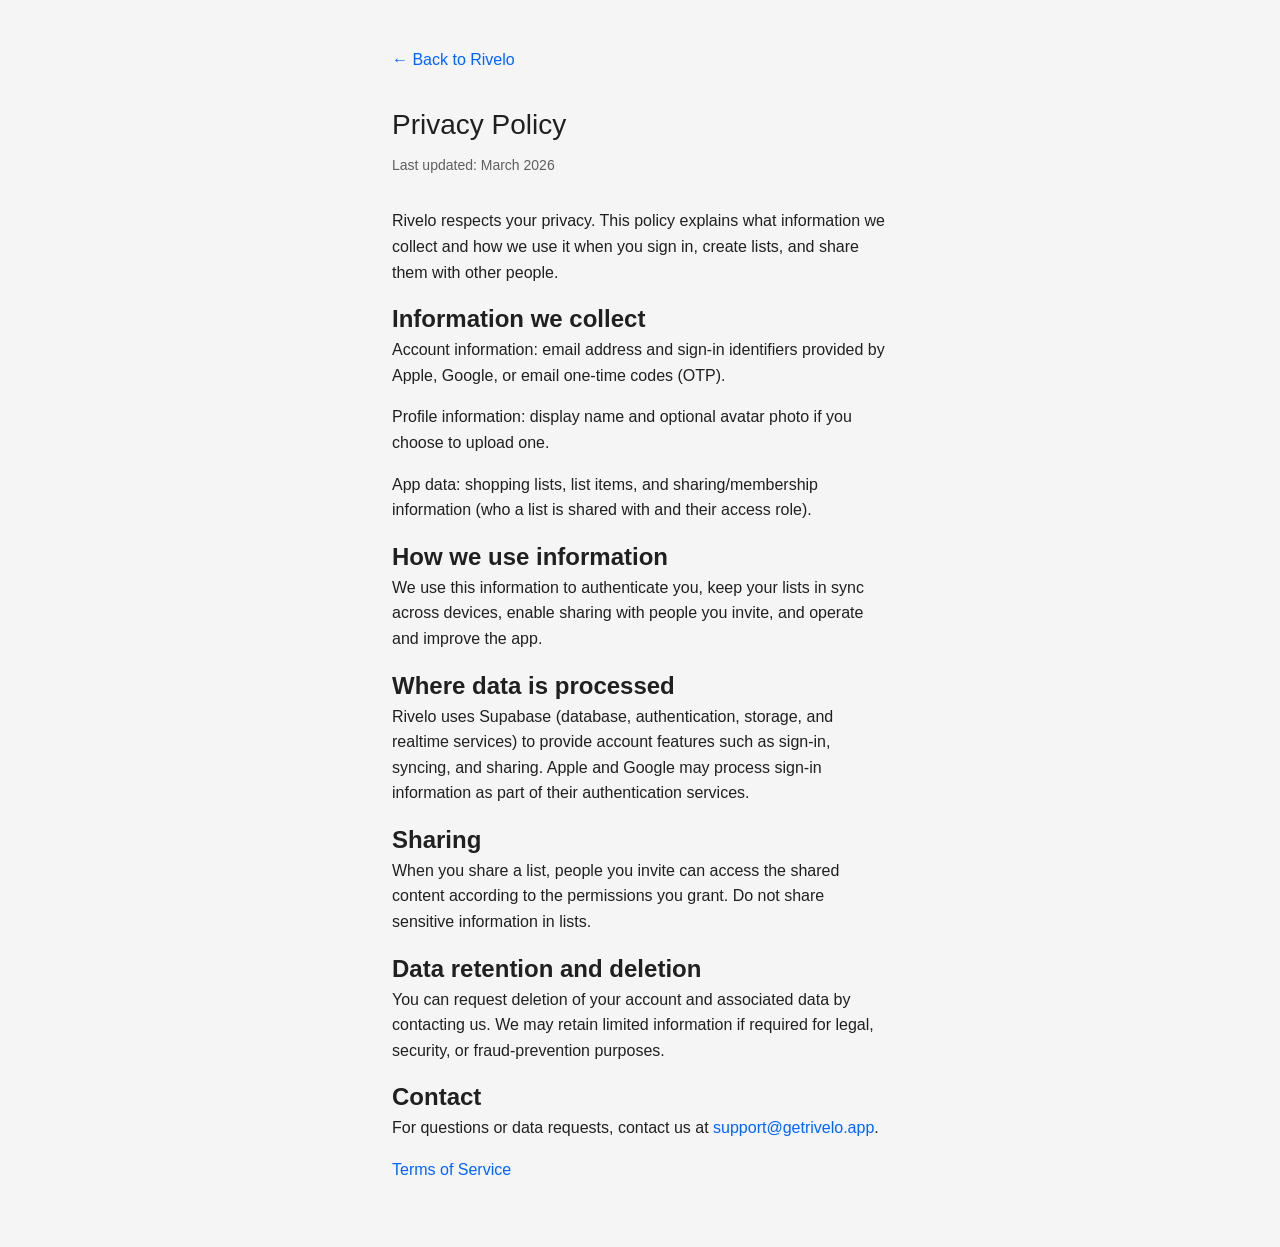
==== privacy.html @ d4b0f0b6 "Initial commit: Rivelo landing page Made-with: Cursor" ====
<!DOCTYPE html>
<html lang="en">
<head>
  <meta charset="UTF-8" />
  <meta name="viewport" content="width=device-width, initial-scale=1.0" />
  <title>Privacy Policy - Rivelo</title>
  <link rel="icon" type="image/x-icon" href="assets/favicon.ico" />
  <link rel="stylesheet" href="styles.css" />
</head>
<body>
  <main class="legal-page">
    <nav class="legal-nav">
      <a href="index.html">← Back to Rivelo</a>
    </nav>
    <h1>Privacy Policy</h1>
    <p class="updated">Last updated: March 2026</p>
    <p>
      Rivelo respects your privacy. This policy explains what information we collect and how we use it when you sign in,
      create lists, and share them with other people.
    </p>

    <h2>Information we collect</h2>

    <p>
      Account information: email address and sign-in identifiers provided by Apple, Google, or email one-time codes (OTP).
    </p>

    <p>
      Profile information: display name and optional avatar photo if you choose to upload one.
    </p>

    <p>
      App data: shopping lists, list items, and sharing/membership information (who a list is shared with and their access role).
    </p>

    <h2>How we use information</h2>

    <p>
      We use this information to authenticate you, keep your lists in sync across devices, enable sharing with people you invite,
      and operate and improve the app.
    </p>

    <h2>Where data is processed</h2>

    <p>
      Rivelo uses Supabase (database, authentication, storage, and realtime services) to provide account features such as sign-in,
      syncing, and sharing. Apple and Google may process sign-in information as part of their authentication services.
    </p>

    <h2>Sharing</h2>

    <p>
      When you share a list, people you invite can access the shared content according to the permissions you grant.
      Do not share sensitive information in lists.
    </p>

    <h2>Data retention and deletion</h2>

    <p>
      You can request deletion of your account and associated data by contacting us. We may retain limited information if required
      for legal, security, or fraud-prevention purposes.
    </p>

    <h2>Contact</h2>

    <p>
      For questions or data requests, contact us at <a href="mailto:support@getrivelo.app">support@getrivelo.app</a>.
    </p>

    <p>
      <a href="terms.html">Terms of Service</a>
    </p>
  </main>
</body>
</html>
---- styles.css ----
/* Rivelo static site - design tokens from original */
:root {
  --bg: #f5f5f5;
  --text: #202020;
  --accent: #0165fe;
  --font-family: -apple-system, BlinkMacSystemFont, "SF Pro", "Segoe UI", Roboto, sans-serif;
  --font-size-base: 16px;
  --container-max: 1216px;
  --gap-section: 24px;
  --gap-block: 24px;
  --gap-logo: 16px;
  --padding-x: 112px;
  --padding-y: 48px;
  --padding-x-mobile: 24px;
  --padding-y-mobile: 40px;
  --hero-text-width: 640px;
  --hero-font-size: 40px;
  --hero-font-size-mobile: 32px;
  --screens-height: 480px;
  --screens-height-mobile: 480px;
  --logo-size: 64px;
  --logo-size-mobile: 48px;
}

* {
  box-sizing: border-box;
  margin: 0;
  padding: 0;
}

html {
  font-size: var(--font-size-base);
  -webkit-font-smoothing: antialiased;
  overflow-x: clip;
}

body {
  font-family: var(--font-family);
  background: var(--bg);
  color: var(--text);
  min-height: 100vh;
  line-height: 1.5;
  overflow-x: clip;
}

a {
  color: inherit;
  text-decoration: none;
}

/* Layout */
.page {
  display: flex;
  flex-direction: column;
  align-items: center;
  gap: var(--gap-section);
  padding: var(--padding-y) var(--padding-x);
  min-height: 100vh;
}

@media (max-width: 640px) {
  .page {
    padding: var(--padding-y-mobile) var(--padding-x-mobile);
  }
}

/* Header / Logo */
.header {
  display: flex;
  flex-direction: column;
  align-items: center;
  gap: var(--gap-logo);
}

.logo-img {
  width: var(--logo-size);
  height: var(--logo-size);
  object-fit: cover;
}

@media (max-width: 640px) {
  .logo-img {
    width: var(--logo-size-mobile);
    height: var(--logo-size-mobile);
  }
}

.logo-text {
  height: 24px;
  width: 87px;
}

.logo-text svg {
  display: block;
  width: 100%;
  height: 100%;
}

/* Hero */
.hero {
  display: flex;
  flex-direction: column;
  align-items: center;
  gap: var(--gap-block);
  width: 100%;
}

.hero-text {
  font-size: var(--hero-font-size);
  font-weight: 400;
  line-height: 1.1;
  text-align: center;
  color: var(--text);
  max-width: var(--hero-text-width);
}

.hero-text .accent {
  color: var(--accent);
}

@media (max-width: 640px) {
  .hero-text {
    font-size: var(--hero-font-size-mobile);
    max-width: 100%;
    padding: 0 var(--padding-x-mobile);
  }
}

/* Screens image - плавно уменьшается, min 800px, всегда по центру */
.screens-wrap {
  display: flex;
  justify-content: center;
  width: 100%;
  min-height: var(--screens-height);
}

.screens-wrap img {
  width: clamp(800px, 100vw, 1216px);
  height: auto;
  object-fit: contain;
  object-position: center;
  display: block;
}

@media (max-width: 640px) {
  .screens-wrap {
    min-height: var(--screens-height-mobile);
    margin-left: calc(-1 * var(--padding-x-mobile));
    margin-right: calc(-1 * var(--padding-x-mobile));
    width: calc(100% + 2 * var(--padding-x-mobile));
  }
}

/* App Store button */
.app-store-link {
  display: inline-block;
  line-height: 0;
  position: relative;
}

.app-store-link::after {
  content: '';
  position: absolute;
  inset: 0;
}

.app-store-link img {
  height: 48px;
  width: auto;
  display: block;
  pointer-events: none;
}

/* Footer */
.footer {
  padding-top: var(--gap-section);
  text-align: center;
  font-size: 14px;
  color: var(--text);
  opacity: 0.8;
}

.footer-links {
  display: flex;
  justify-content: center;
  gap: 24px;
  flex-wrap: wrap;
}

.footer-links a {
  color: var(--accent);
}

.footer-links a:hover {
  text-decoration: underline;
}

.footer-contact {
  margin-top: 8px;
}

/* Legal pages */
.legal-page {
  max-width: 720px;
  margin: 0 auto;
  padding: var(--padding-y) var(--padding-x);
  overflow-x: clip;
}

.legal-page h1 {
  font-size: 28px;
  font-weight: 500;
  margin-bottom: 8px;
}

.legal-page .updated {
  font-size: 14px;
  opacity: 0.7;
  margin-bottom: 32px;
}

.legal-page p {
  margin-bottom: 16px;
  line-height: 1.6;
}

.legal-page a {
  color: var(--accent);
}

.legal-page a:hover {
  text-decoration: underline;
}

.legal-nav {
  margin-bottom: 32px;
}

.legal-nav a {
  color: var(--accent);
  margin-right: 16px;
}
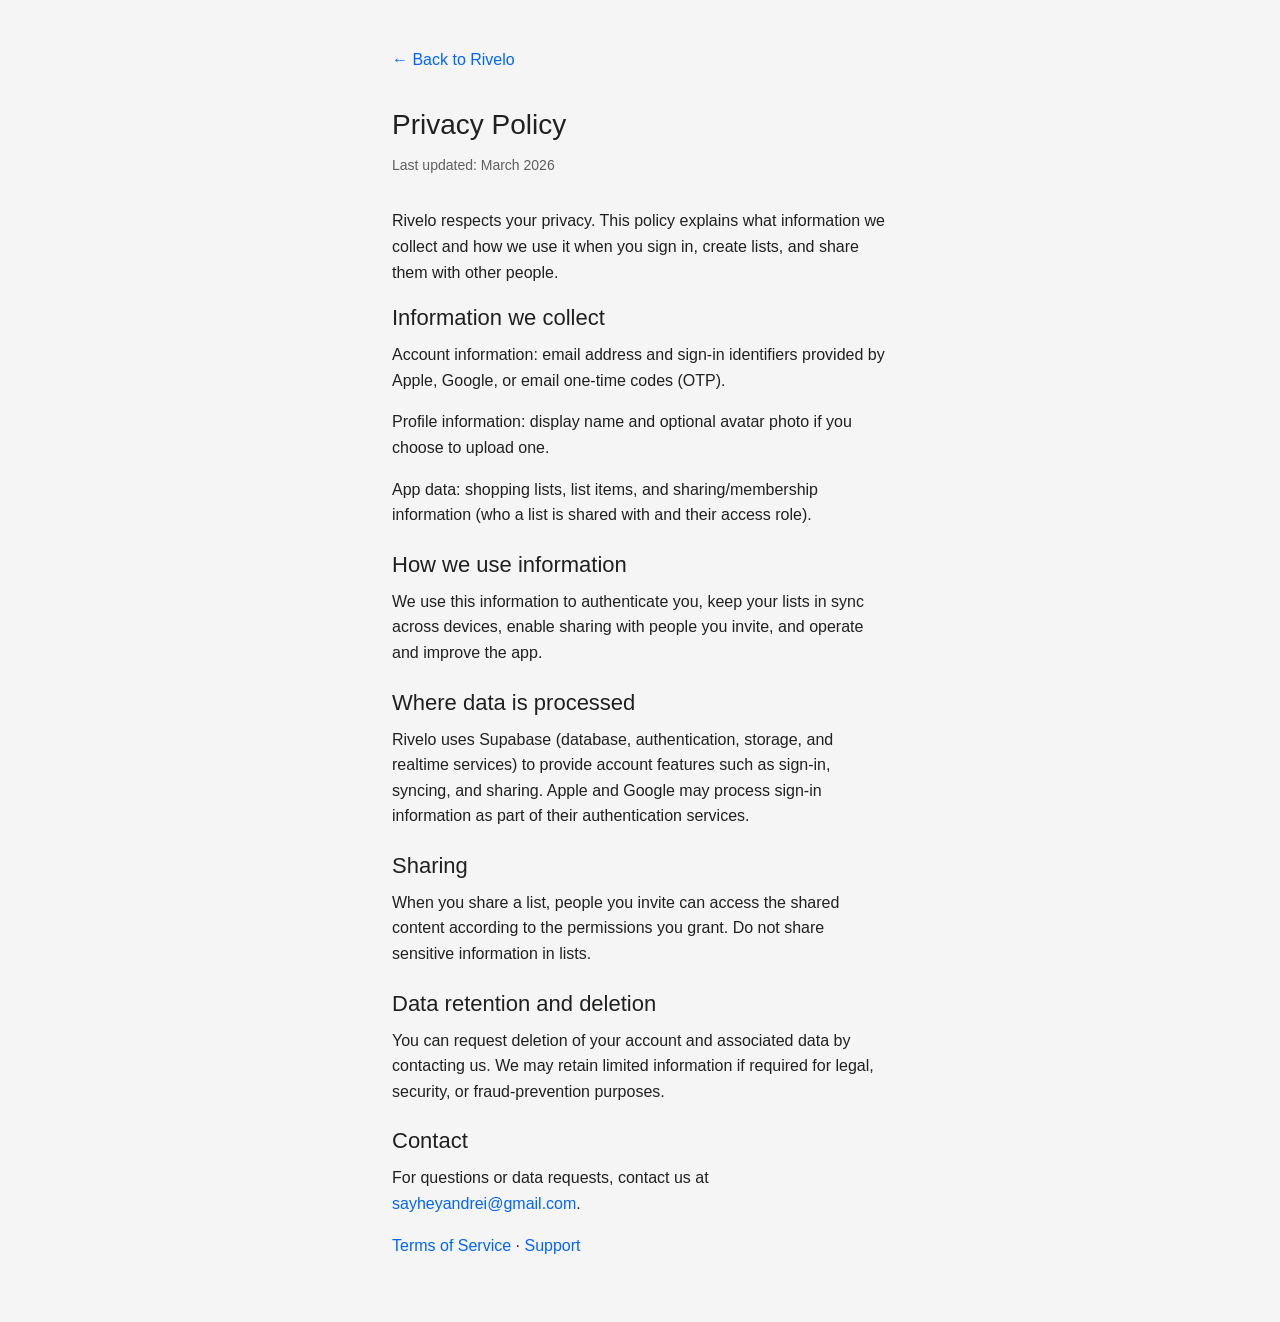
==== commit 5c648819: "Add support page, background, email updates, h2 styles, mobile adaptivity Made-with: Cursor" ====
--- a/privacy.html
+++ b/privacy.html
@@ -64,11 +64,13 @@
     <h2>Contact</h2>
 
     <p>
-      For questions or data requests, contact us at <a href="mailto:support@getrivelo.app">support@getrivelo.app</a>.
+      For questions or data requests, contact us at <a href="mailto:sayheyandrei@gmail.com">sayheyandrei@gmail.com</a>.
     </p>
 
     <p>
       <a href="terms.html">Terms of Service</a>
+      <span aria-hidden="true"> · </span>
+      <a href="support.html">Support</a>
     </p>
   </main>
 </body>
--- a/styles.css
+++ b/styles.css
@@ -207,12 +207,43 @@
   overflow-x: clip;
 }
 
+@media (max-width: 640px) {
+  .legal-page {
+    padding: var(--padding-y-mobile) var(--padding-x-mobile);
+  }
+
+  .legal-page h1 {
+    font-size: 24px;
+  }
+
+  .legal-page h2 {
+    font-size: 18px;
+  }
+
+  .legal-page p,
+  .legal-page li {
+    word-wrap: break-word;
+    overflow-wrap: break-word;
+  }
+}
+
 .legal-page h1 {
   font-size: 28px;
   font-weight: 500;
   margin-bottom: 8px;
 }
 
+.legal-page h2 {
+  font-size: 22px;
+  font-weight: 500;
+  margin-top: 20px;
+  margin-bottom: 8px;
+}
+
+.legal-page h2:first-of-type {
+  margin-top: 16px;
+}
+
 .legal-page .updated {
   font-size: 14px;
   opacity: 0.7;
@@ -224,6 +255,16 @@
   line-height: 1.6;
 }
 
+.legal-page ul {
+  margin-bottom: 16px;
+  padding-left: 24px;
+}
+
+.legal-page li {
+  margin-bottom: 8px;
+  line-height: 1.6;
+}
+
 .legal-page a {
   color: var(--accent);
 }
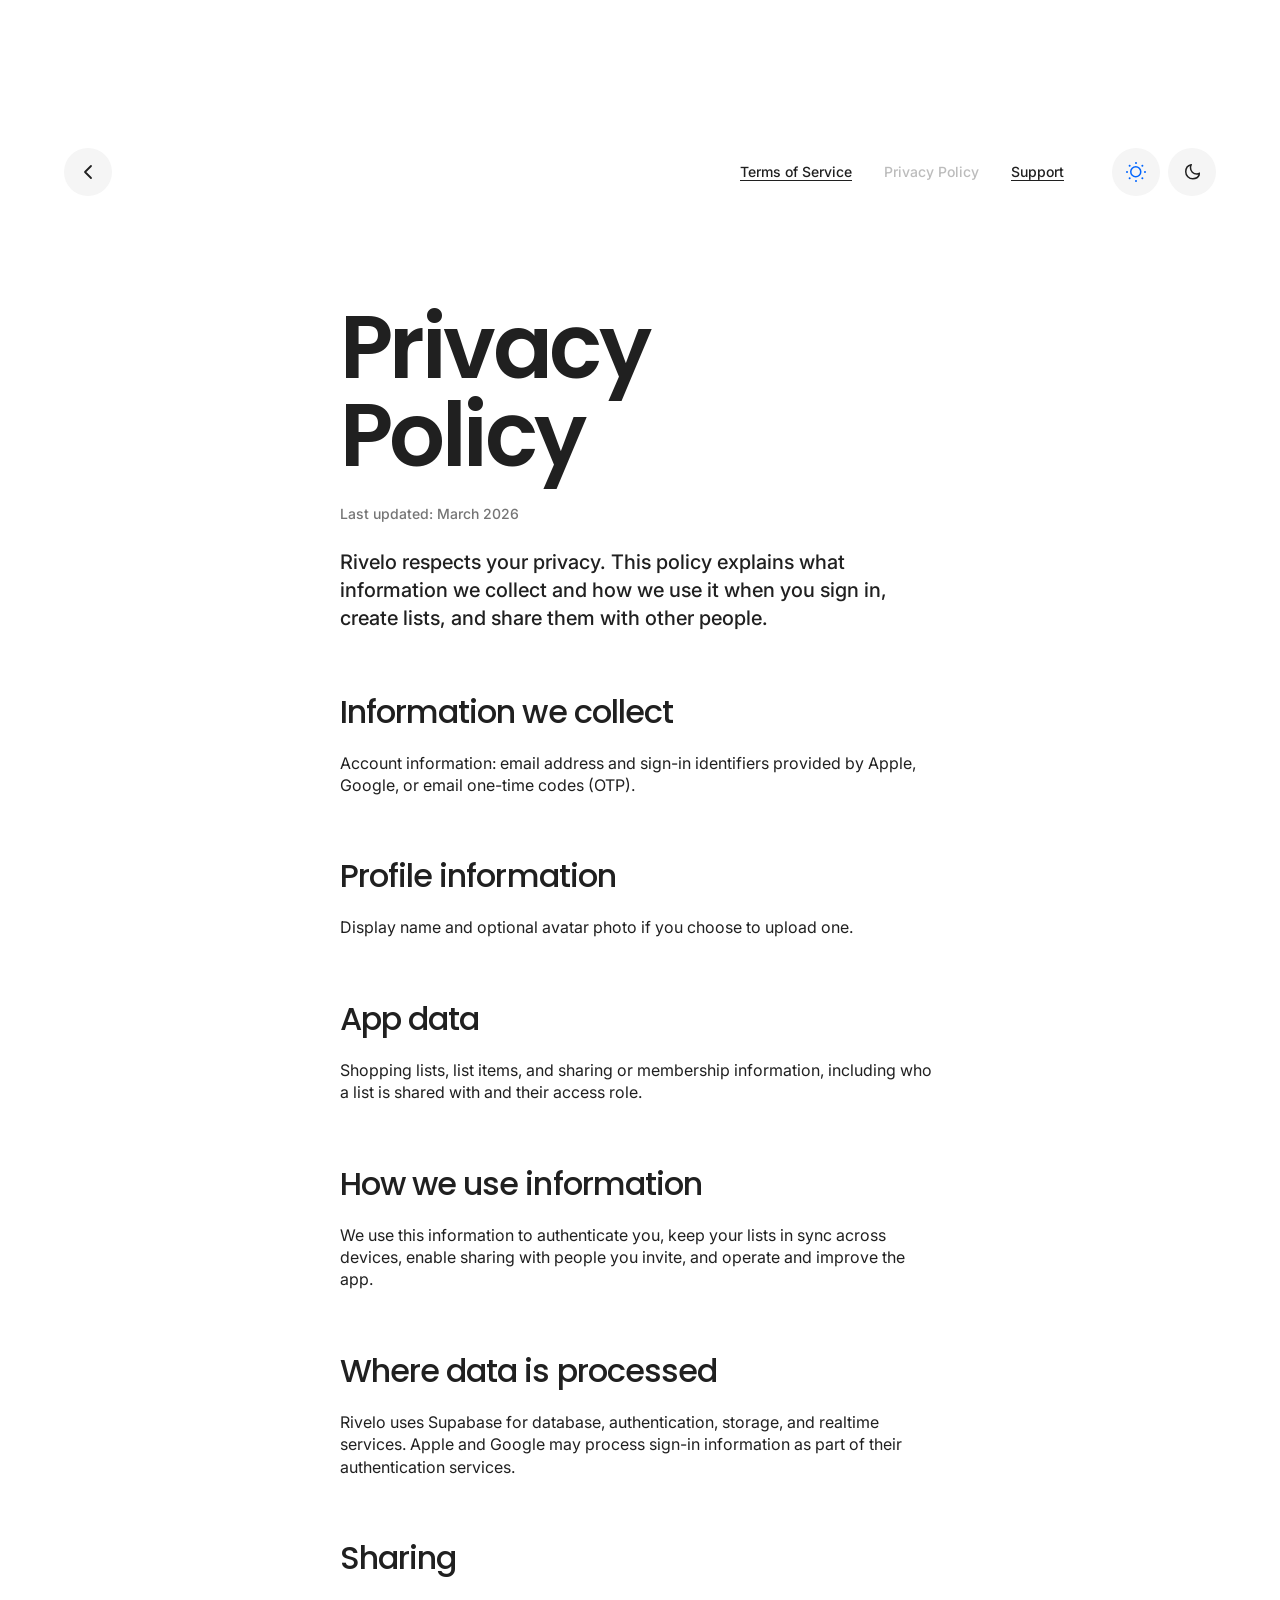
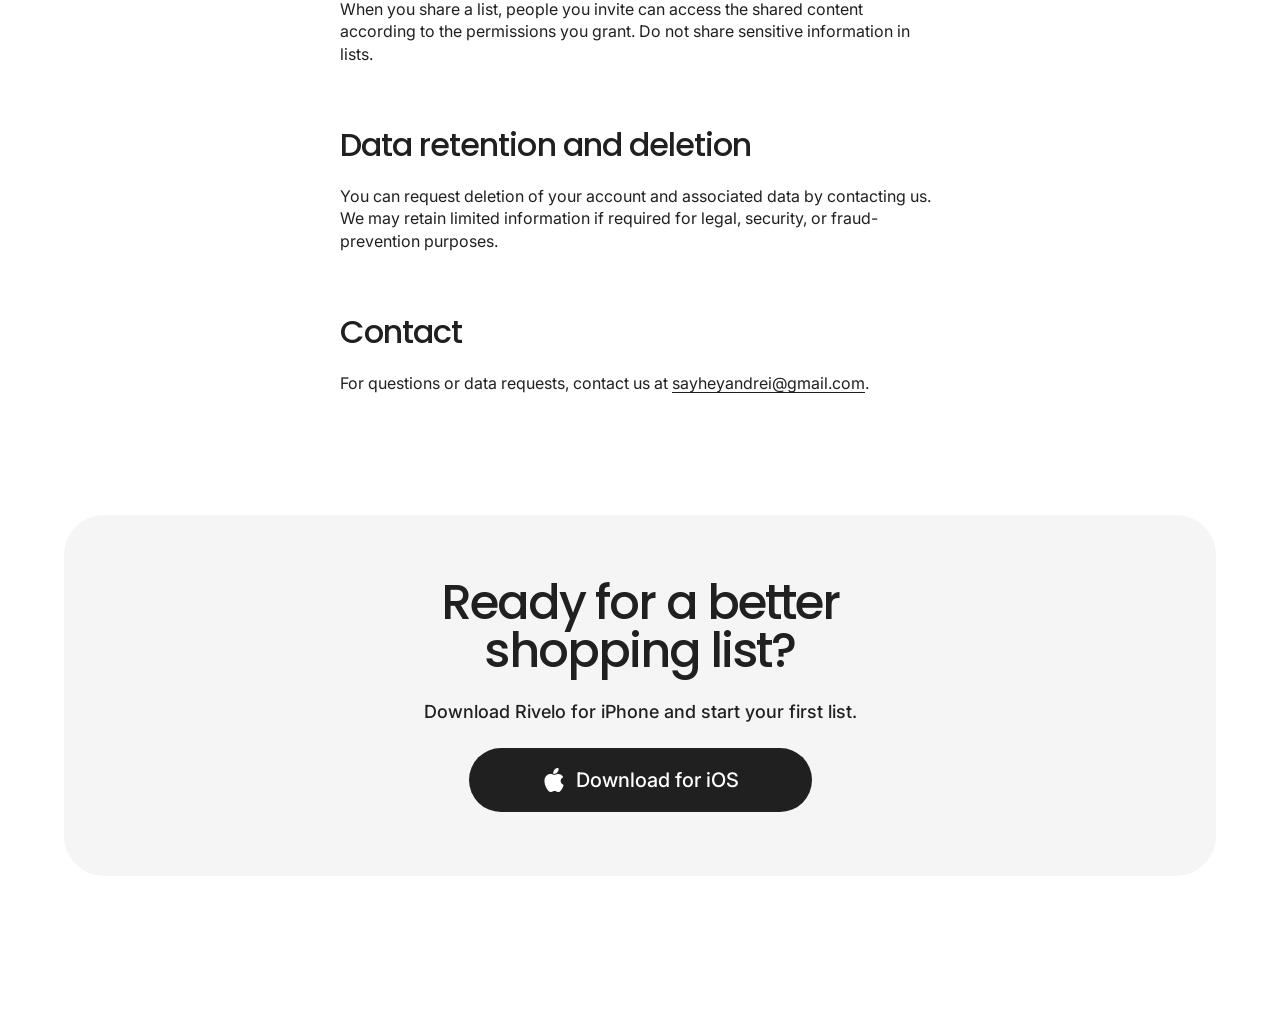
==== commit d6a3bad2: "Deploy static Rivelo site" ====
--- a/privacy.html
+++ b/privacy.html
@@ -4,74 +4,183 @@
   <meta charset="UTF-8" />
   <meta name="viewport" content="width=device-width, initial-scale=1.0" />
   <title>Privacy Policy - Rivelo</title>
-  <link rel="icon" type="image/x-icon" href="assets/favicon.ico" />
+  <link rel="icon" type="image/x-icon" href="./favicon/favicon.ico" />
+  <link rel="icon" type="image/png" sizes="32x32" href="./favicon/favicon-32x32.png" />
+  <link rel="icon" type="image/png" sizes="16x16" href="./favicon/favicon-16x16.png" />
+  <link rel="apple-touch-icon" sizes="180x180" href="./favicon/apple-touch-icon.png" />
+  <link rel="manifest" href="./favicon/site.webmanifest" />
+  <link rel="preconnect" href="https://fonts.googleapis.com" />
+  <link rel="preconnect" href="https://fonts.gstatic.com" crossorigin />
+  <link
+    rel="stylesheet"
+    href="https://fonts.googleapis.com/css2?family=Inter:wght@400;500&family=Poppins:wght@500;600&display=swap"
+  />
   <link rel="stylesheet" href="styles.css" />
+  <script src="./script.js" defer></script>
 </head>
-<body>
-  <main class="legal-page">
-    <nav class="legal-nav">
-      <a href="index.html">← Back to Rivelo</a>
-    </nav>
-    <h1>Privacy Policy</h1>
-    <p class="updated">Last updated: March 2026</p>
-    <p>
-      Rivelo respects your privacy. This policy explains what information we collect and how we use it when you sign in,
-      create lists, and share them with other people.
-    </p>
+<body class="legal-body">
+  <div class="legal-shell legal-make-shell">
+    <div class="legal-make-layout">
+      <header class="legal-make-header">
+        <a class="legal-make-back" href="./index.html" aria-label="Back to Rivelo">
+          <svg viewBox="0 0 24 24" fill="none" aria-hidden="true">
+            <path d="M15 18L9 12L15 6" stroke-linecap="round" stroke-linejoin="round" stroke-width="1.8" />
+          </svg>
+        </a>
+        <div class="legal-make-header-right">
+          <nav class="legal-make-links" aria-label="Legal pages">
+            <a href="./terms.html">Terms of Service</a>
+            <span class="is-active">Privacy Policy</span>
+            <a href="./support.html">Support</a>
+          </nav>
+          <div class="theme-toggle legal-make-theme">
+            <button class="theme-btn theme-btn-light" type="button" aria-label="Light theme">
+              <span class="theme-icon-wrap">
+                <span class="theme-icon-circle">
+                  <span class="theme-icon-circle-inner">
+                    <svg viewBox="0 0 11.5 11.5" fill="none" preserveAspectRatio="none" aria-hidden="true">
+                      <path d="M10.75 5.75C10.75 8.5114 8.5114 10.75 5.75 10.75C2.98858 10.75 0.75 8.5114 0.75 5.75C0.75 2.98858 2.98858 0.75 5.75 0.75C8.5114 0.75 10.75 2.98858 10.75 5.75Z" stroke-width="1.5" />
+                    </svg>
+                  </span>
+                </span>
+                <span class="theme-icon-rays">
+                  <span class="theme-icon-rays-inner">
+                    <svg viewBox="0 0 20 20" fill="none" preserveAspectRatio="none" aria-hidden="true">
+                      <path
+                        d="M9.9955 1H10.0045M9.9961 19H10.0051M16.3588 3.63599H16.3678M3.63409 16.364H3.64307M3.63409 3.63647H3.64307M16.3582 16.3645H16.3672M18.991 10.0006H19M1 10.0006H1.00898"
+                        stroke-linecap="round"
+                        stroke-linejoin="round"
+                        stroke-width="2"
+                      />
+                    </svg>
+                  </span>
+                </span>
+              </span>
+            </button>
+            <button class="theme-btn theme-btn-dark" type="button" aria-label="Dark theme">
+              <span class="theme-icon-wrap">
+                <span class="theme-icon-moon">
+                  <span class="theme-icon-moon-inner">
+                    <svg viewBox="0 0 15.5 15.5" fill="none" preserveAspectRatio="none" aria-hidden="true">
+                      <path
+                        d="M14.75 9.28148C13.866 9.75343 12.8564 10.0211 11.7843 10.0211C8.30197 10.0211 5.47899 7.19806 5.47899 3.71571C5.47899 2.64361 5.74656 1.63401 6.21857 0.750031C3.08406 1.48465 0.75 4.29802 0.75 7.65653C0.75 11.5742 3.92586 14.75 7.8435 14.75C11.202 14.75 14.0154 12.416 14.75 9.28148Z"
+                        stroke-linecap="round"
+                        stroke-linejoin="round"
+                        stroke-width="1.5"
+                      />
+                    </svg>
+                  </span>
+                </span>
+              </span>
+            </button>
+          </div>
+        </div>
+      </header>
 
-    <h2>Information we collect</h2>
+      <main class="legal-make-main">
+        <article class="legal-make-content">
+          <section class="legal-make-hero">
+            <h1 class="legal-make-title">
+              <span>Privacy</span>
+              <span>Policy</span>
+            </h1>
+            <p class="legal-make-updated">Last updated: March 2026</p>
+            <p class="legal-make-lead">
+              Rivelo respects your privacy. This policy explains what information we collect and how we use it when you
+              sign in, create lists, and share them with other people.
+            </p>
+          </section>
 
-    <p>
-      Account information: email address and sign-in identifiers provided by Apple, Google, or email one-time codes (OTP).
-    </p>
+          <section class="legal-make-section">
+            <h2>Information we collect</h2>
+            <p>
+              Account information: email address and sign-in identifiers provided by Apple, Google, or email one-time
+              codes (OTP).
+            </p>
+          </section>
 
-    <p>
-      Profile information: display name and optional avatar photo if you choose to upload one.
-    </p>
+          <section class="legal-make-section">
+            <h2>Profile information</h2>
+            <p>Display name and optional avatar photo if you choose to upload one.</p>
+          </section>
 
-    <p>
-      App data: shopping lists, list items, and sharing/membership information (who a list is shared with and their access role).
-    </p>
+          <section class="legal-make-section">
+            <h2>App data</h2>
+            <p>
+              Shopping lists, list items, and sharing or membership information, including who a list is shared with
+              and their access role.
+            </p>
+          </section>
 
-    <h2>How we use information</h2>
+          <section class="legal-make-section">
+            <h2>How we use information</h2>
+            <p>
+              We use this information to authenticate you, keep your lists in sync across devices, enable sharing with
+              people you invite, and operate and improve the app.
+            </p>
+          </section>
 
-    <p>
-      We use this information to authenticate you, keep your lists in sync across devices, enable sharing with people you invite,
-      and operate and improve the app.
-    </p>
+          <section class="legal-make-section">
+            <h2>Where data is processed</h2>
+            <p>
+              Rivelo uses Supabase for database, authentication, storage, and realtime services. Apple and Google may
+              process sign-in information as part of their authentication services.
+            </p>
+          </section>
 
-    <h2>Where data is processed</h2>
+          <section class="legal-make-section">
+            <h2>Sharing</h2>
+            <p>
+              When you share a list, people you invite can access the shared content according to the permissions you
+              grant. Do not share sensitive information in lists.
+            </p>
+          </section>
 
-    <p>
-      Rivelo uses Supabase (database, authentication, storage, and realtime services) to provide account features such as sign-in,
-      syncing, and sharing. Apple and Google may process sign-in information as part of their authentication services.
-    </p>
+          <section class="legal-make-section">
+            <h2>Data retention and deletion</h2>
+            <p>
+              You can request deletion of your account and associated data by contacting us. We may retain limited
+              information if required for legal, security, or fraud-prevention purposes.
+            </p>
+          </section>
 
-    <h2>Sharing</h2>
+          <section class="legal-make-section">
+            <h2>Contact</h2>
+            <p>
+              For questions or data requests, contact us at
+              <a href="mailto:sayheyandrei@gmail.com">sayheyandrei@gmail.com</a>.
+            </p>
+          </section>
+        </article>
 
-    <p>
-      When you share a list, people you invite can access the shared content according to the permissions you grant.
-      Do not share sensitive information in lists.
-    </p>
+        <section class="legal-make-cta">
+          <h2>Ready for a better shopping list?</h2>
+          <p>Download Rivelo for iPhone and start your first list.</p>
+          <a
+            class="download-btn legal-make-download"
+            href="https://apps.apple.com/mt/app/rivelo/id6753696124"
+            target="_blank"
+            rel="noopener noreferrer"
+          >
+            <span class="btn-inner">
+              <span class="btn-icon" aria-hidden="true">
+                <svg viewBox="0 0 17.4998 22" fill="none">
+                  <path d="M12.6943 5.5C13.9775 5.5 15.7159 6.09686 16.874 7.83398C16.9873 8.00391 17.0266 8.21271 16.9824 8.41211C16.9383 8.61141 16.8149 8.78436 16.6406 8.89062C15.4925 9.59009 14.8379 10.46 14.8379 11.75C14.8379 13.3336 15.7141 14.652 17.04 15.209C17.4051 15.3623 17.588 15.7735 17.458 16.1475C16.9186 17.6985 16.2084 19.1096 15.4287 20.1494C15.0391 20.669 14.6162 21.1184 14.168 21.4434C13.7232 21.7658 13.2056 21.9999 12.6455 22C11.7946 22 11.0493 21.6649 10.4961 21.4238C9.9328 21.1782 9.57737 21.0361 9.25 21.0361C8.92263 21.0361 8.5672 21.1782 8.00391 21.4238C7.4507 21.6649 6.70533 22 5.85449 22C5.07167 21.9999 4.32534 21.543 3.70508 20.9717C3.06207 20.3793 2.44156 19.5613 1.90137 18.6172C0.822675 16.7318 0 14.2286 0 11.749C0.00012138 9.5399 0.843535 7.9583 1.99805 6.9375C3.12952 5.9371 4.53176 5.5 5.64355 5.5C6.83904 5.50004 7.5885 5.80874 8.17578 6.0498C8.63167 6.23693 8.90219 6.33984 9.25 6.33984C9.57361 6.33984 9.61758 6.27336 10.1621 6.0498C10.7494 5.80874 11.4989 5.50006 12.6943 5.5Z" />
+                  <path d="M12.25 0C12.6642 0 13 0.335786 13 0.75C13 1.92976 12.5607 3.09903 11.8262 3.98047C11.0884 4.86569 10.0151 5.5 8.75 5.5C8.33579 5.5 8 5.16421 8 4.75C8 3.57024 8.4393 2.40097 9.17383 1.51953C9.91159 0.634307 10.9849 0 12.25 0Z" />
+                </svg>
+              </span>
+              <span class="btn-text">Download for iOS</span>
+            </span>
+          </a>
+        </section>
 
-    <h2>Data retention and deletion</h2>
-
-    <p>
-      You can request deletion of your account and associated data by contacting us. We may retain limited information if required
-      for legal, security, or fraud-prevention purposes.
-    </p>
-
-    <h2>Contact</h2>
-
-    <p>
-      For questions or data requests, contact us at <a href="mailto:sayheyandrei@gmail.com">sayheyandrei@gmail.com</a>.
-    </p>
-
-    <p>
-      <a href="terms.html">Terms of Service</a>
-      <span aria-hidden="true"> · </span>
-      <a href="support.html">Support</a>
-    </p>
-  </main>
+        <footer class="legal-make-footer">
+          <a href="./terms.html">Terms of Service</a>
+          <span class="is-active">Privacy Policy</span>
+          <a href="./support.html">Support</a>
+        </footer>
+      </main>
+    </div>
+  </div>
 </body>
 </html>
--- a/styles.css
+++ b/styles.css
@@ -1,283 +1,1482 @@
-/* Rivelo static site - design tokens from original */
 :root {
-  --bg: #f5f5f5;
-  --text: #202020;
-  --accent: #0165fe;
-  --font-family: -apple-system, BlinkMacSystemFont, "SF Pro", "Segoe UI", Roboto, sans-serif;
-  --font-size-base: 16px;
-  --container-max: 1216px;
-  --gap-section: 24px;
-  --gap-block: 24px;
-  --gap-logo: 16px;
-  --padding-x: 112px;
-  --padding-y: 48px;
-  --padding-x-mobile: 24px;
-  --padding-y-mobile: 40px;
-  --hero-text-width: 640px;
-  --hero-font-size: 40px;
-  --hero-font-size-mobile: 32px;
-  --screens-height: 480px;
-  --screens-height-mobile: 480px;
-  --logo-size: 64px;
-  --logo-size-mobile: 48px;
+  --bg: #ffffff;
+  --bg-card: #f5f5f5;
+  --text-primary: #202020;
+  --text-secondary: #202020;
+  --btn-bg: #202020;
+  --btn-text: #ffffff;
+  --logo-color: #0165fe;
+  --theme-btn-bg: #f5f5f5;
+  --arrow-stroke: #202020;
+  --sticky-bg: rgba(255, 255, 255, 0.7);
+  --theme-sun-stroke: #0165fe;
+  --theme-moon-stroke: #202020;
+  --hero-text-color: #ffffff;
+  --hero-highlight-color: #ffc43a;
 }
 
 * {
-  box-sizing: border-box;
   margin: 0;
   padding: 0;
+  box-sizing: border-box;
 }
 
 html {
-  font-size: var(--font-size-base);
-  -webkit-font-smoothing: antialiased;
+  scroll-behavior: smooth;
+}
+
+body {
+  min-height: 100vh;
+  overscroll-behavior-y: none;
+}
+
+.page[data-theme="dark"] {
+  --bg: #171717;
+  --bg-card: #272727;
+  --text-primary: #f5f5f5;
+  --text-secondary: #f5f5f5;
+  --btn-bg: #f5f5f5;
+  --btn-text: #272727;
+  --logo-color: #0165fe;
+  --theme-btn-bg: #272727;
+  --arrow-stroke: #f5f5f5;
+  --sticky-bg: rgba(23, 23, 23, 0.7);
+  --theme-sun-stroke: #f0f0f0;
+  --theme-moon-stroke: #ffc43a;
+  --hero-text-color: #202020;
+  --hero-highlight-color: #0165fe;
+}
+
+.page {
+  min-height: 100vh;
   overflow-x: clip;
-}
-
-body {
-  font-family: var(--font-family);
   background: var(--bg);
-  color: var(--text);
-  min-height: 100vh;
-  line-height: 1.5;
-  overflow-x: clip;
-}
-
-a {
-  color: inherit;
-  text-decoration: none;
-}
-
-/* Layout */
-.page {
+  color: var(--text-primary);
+  font-family: "Inter", sans-serif;
+  transition: background 0.4s ease, color 0.4s ease;
+}
+
+.page-inner {
   display: flex;
   flex-direction: column;
-  align-items: center;
-  gap: var(--gap-section);
-  padding: var(--padding-y) var(--padding-x);
-  min-height: 100vh;
-}
-
-@media (max-width: 640px) {
-  .page {
-    padding: var(--padding-y-mobile) var(--padding-x-mobile);
-  }
-}
-
-/* Header / Logo */
-.header {
-  display: flex;
-  flex-direction: column;
-  align-items: center;
-  gap: var(--gap-logo);
-}
-
-.logo-img {
-  width: var(--logo-size);
-  height: var(--logo-size);
-  object-fit: cover;
-}
-
-@media (max-width: 640px) {
-  .logo-img {
-    width: var(--logo-size-mobile);
-    height: var(--logo-size-mobile);
-  }
-}
-
-.logo-text {
-  height: 24px;
-  width: 87px;
-}
-
-.logo-text svg {
-  display: block;
-  width: 100%;
-  height: 100%;
-}
-
-/* Hero */
-.hero {
-  display: flex;
-  flex-direction: column;
-  align-items: center;
-  gap: var(--gap-block);
-  width: 100%;
-}
-
-.hero-text {
-  font-size: var(--hero-font-size);
-  font-weight: 400;
-  line-height: 1.1;
-  text-align: center;
-  color: var(--text);
-  max-width: var(--hero-text-width);
-}
-
-.hero-text .accent {
-  color: var(--accent);
-}
-
-@media (max-width: 640px) {
-  .hero-text {
-    font-size: var(--hero-font-size-mobile);
-    max-width: 100%;
-    padding: 0 var(--padding-x-mobile);
-  }
-}
-
-/* Screens image - плавно уменьшается, min 800px, всегда по центру */
-.screens-wrap {
-  display: flex;
-  justify-content: center;
-  width: 100%;
-  min-height: var(--screens-height);
-}
-
-.screens-wrap img {
-  width: clamp(800px, 100vw, 1216px);
-  height: auto;
-  object-fit: contain;
-  object-position: center;
-  display: block;
-}
-
-@media (max-width: 640px) {
-  .screens-wrap {
-    min-height: var(--screens-height-mobile);
-    margin-left: calc(-1 * var(--padding-x-mobile));
-    margin-right: calc(-1 * var(--padding-x-mobile));
-    width: calc(100% + 2 * var(--padding-x-mobile));
-  }
-}
-
-/* App Store button */
-.app-store-link {
-  display: inline-block;
-  line-height: 0;
-  position: relative;
-}
-
-.app-store-link::after {
-  content: '';
+  gap: 120px;
+  max-width: 1440px;
+  margin: 0 auto;
+  padding: 160px 64px;
+}
+
+.light-img,
+.dark-img {
   position: absolute;
   inset: 0;
-}
-
-.app-store-link img {
+  width: 100%;
+  height: 100%;
+  object-fit: cover;
+  pointer-events: none;
+}
+
+.dark-img {
+  display: none !important;
+}
+
+.page[data-theme="dark"] .dark-img {
+  display: block !important;
+}
+
+.page[data-theme="dark"] .light-img {
+  display: none !important;
+}
+
+.nav {
+  display: flex;
+  align-items: center;
+  justify-content: space-between;
+  height: 24px;
+}
+
+.logo,
+.sticky-logo {
+  width: 87.152px;
+  height: 24px;
+  flex-shrink: 0;
+}
+
+.logo svg,
+.sticky-logo svg {
+  display: block;
+  width: 100%;
+  height: 100%;
+}
+
+.logo svg path,
+.sticky-logo svg path {
+  fill: var(--logo-color);
+  transition: fill 0.4s;
+}
+
+.nav-right {
+  display: flex;
+  align-items: center;
+  gap: 48px;
+}
+
+.nav-links,
+.sticky-links {
+  display: flex;
+  gap: 32px;
+  font-size: 14px;
+  font-weight: 500;
+}
+
+.nav-links a,
+.sticky-links a,
+.mobile-footer-links a {
+  color: var(--text-primary);
+  text-decoration: underline;
+  transition: color 0.4s;
+}
+
+.nav-links a:hover,
+.sticky-links a:hover,
+.mobile-footer-links a:hover {
+  text-decoration: none;
+}
+
+.theme-toggle {
+  display: flex;
+  gap: 8px;
+}
+
+.theme-btn {
+  display: flex;
+  align-items: center;
+  justify-content: center;
+  width: 48px;
   height: 48px;
+  border: 0;
+  border-radius: 100px;
+  background: var(--theme-btn-bg);
+  cursor: pointer;
+  transition: background 0.3s, transform 0.24s ease;
+}
+
+.theme-icon-wrap {
+  position: relative;
+  width: 24px;
+  height: 24px;
+  overflow: clip;
+  flex-shrink: 0;
+}
+
+.theme-icon-circle {
+  position: absolute;
+  inset: 29.17%;
+}
+
+.theme-icon-circle-inner {
+  position: absolute;
+  inset: -7.5%;
+}
+
+.theme-icon-rays {
+  position: absolute;
+  inset: 12.5%;
+}
+
+.theme-icon-rays-inner {
+  position: absolute;
+  inset: -5.56%;
+}
+
+.theme-icon-moon {
+  position: absolute;
+  top: 50%;
+  left: calc(50% + 0.5px);
+  width: 14px;
+  height: 14px;
+  transform: translate(-50%, -50%);
+}
+
+.theme-icon-moon-inner {
+  position: absolute;
+  inset: -5.36%;
+}
+
+.theme-icon-wrap svg {
+  display: block;
+  width: 100%;
+  height: 100%;
+}
+
+.theme-btn-light .theme-icon-wrap path {
+  fill: none;
+  stroke: var(--theme-sun-stroke);
+  transition: stroke 0.4s;
+}
+
+.theme-btn-dark .theme-icon-wrap path {
+  fill: none;
+  stroke: var(--theme-moon-stroke);
+  transition: stroke 0.4s;
+}
+
+.hero-section,
+.hero-main,
+.built-section,
+.carousel-section,
+.cta-section,
+.feature-block,
+.feature-block-header,
+.mobile-footer {
+  display: flex;
+  flex-direction: column;
+}
+
+.hero-section {
+  gap: 80px;
+}
+
+.hero-main {
+  gap: 64px;
+}
+
+.hero-title,
+.section-title,
+.carousel-title,
+.feature-block-title {
+  font-family: "Poppins", sans-serif;
+  color: var(--text-primary);
+  transition: color 0.4s;
+}
+
+.hero-title {
+  width: 720px;
+  font-size: 88px;
+  font-weight: 600;
+  line-height: 1;
+}
+
+.hero-bottom,
+.carousel-header-bottom {
+  display: flex;
+  align-items: center;
+  justify-content: space-between;
+}
+
+.hero-desc,
+.section-desc,
+.carousel-desc,
+.feature-block-desc {
+  color: var(--text-secondary);
+  transition: color 0.4s, opacity 0.25s;
+}
+
+.hero-desc {
+  width: 500px;
+  font-size: 20px;
+  font-weight: 500;
+  line-height: 1.4;
+}
+
+.download-btn {
+  position: relative;
+  display: inline-flex;
+  align-items: center;
+  justify-content: center;
+  width: 343px;
+  min-width: 120px;
+  padding: 20px 32px;
+  overflow: hidden;
+  border: 0;
+  border-radius: 100px;
+  background: var(--btn-bg);
+  color: var(--btn-text);
+  font-family: "Inter", sans-serif;
+  font-size: 20px;
+  font-weight: 500;
+  text-decoration: none;
+  white-space: nowrap;
+  cursor: pointer;
+  transition: background 0.4s, color 0.4s, transform 0.24s ease;
+  flex-shrink: 0;
+}
+
+.btn-inner {
+  display: inline-flex;
+  align-items: center;
+  gap: 10px;
+}
+
+.btn-icon {
+  width: 24px;
+  height: 24px;
+  overflow: hidden;
+  flex-shrink: 0;
+}
+
+.btn-icon svg {
+  display: block;
+  width: 100%;
+  height: 100%;
+}
+
+.download-btn .btn-icon svg path {
+  fill: var(--btn-text);
+  transition: fill 0.4s;
+}
+
+.btn-text {
+  line-height: 24px;
+}
+
+@keyframes storm {
+  0% {
+    transform: translate3d(0, 0, 0) translateZ(0);
+  }
+
+  25% {
+    transform: translate3d(4px, 0, 0) translateZ(0);
+  }
+
+  50% {
+    transform: translate3d(-3px, 0, 0) translateZ(0);
+  }
+
+  75% {
+    transform: translate3d(2px, 0, 0) translateZ(0);
+  }
+
+  100% {
+    transform: translate3d(0, 0, 0) translateZ(0);
+  }
+}
+
+.download-btn:not(.download-btn-sm):hover .btn-inner {
+  animation: storm 0.7s ease-in-out both;
+  animation-delay: 0.06s;
+}
+
+.download-btn-sm:hover .btn-text {
+  animation: storm 0.7s ease-in-out both;
+  animation-delay: 0.06s;
+}
+
+.download-btn-sm {
   width: auto;
+  height: 56px;
+  padding: 20px 32px;
+  font-size: 16px;
+}
+
+.download-btn-sm .btn-icon {
+  width: 20px;
+  height: 20px;
+}
+
+.hero-image,
+.carousel-card,
+.feature-block-image {
+  position: relative;
+  overflow: hidden;
+}
+
+.hero-image {
+  width: 100%;
+  height: 720px;
+  border-radius: 40px;
+}
+
+.hero-image-text {
+  position: absolute;
+  top: calc(50% - 28px);
+  left: 969px;
+  z-index: 1;
+  width: 261px;
+  color: var(--hero-text-color);
+  font-family: "Poppins", sans-serif;
+  font-size: 20px;
+  font-weight: 500;
+  line-height: 1.4;
+  transition: color 0.4s;
+}
+
+.hero-image-text .highlight {
+  color: var(--hero-highlight-color);
+  transition: color 0.4s;
+}
+
+.built-section,
+.cta-section {
+  align-items: center;
+  gap: 24px;
+  width: 100%;
+}
+
+.section-title,
+.carousel-title {
+  width: 600px;
+  font-size: 48px;
+  font-weight: 500;
+  line-height: 1;
+}
+
+.section-title {
+  text-align: center;
+}
+
+.section-desc,
+.carousel-desc {
+  width: 462px;
+  font-size: 18px;
+  line-height: 1.4;
+}
+
+.section-desc {
+  font-weight: 500;
+  text-align: center;
+}
+
+.carousel-desc,
+.feature-block-desc {
+  font-weight: 400;
+}
+
+.cta-qr {
+  width: 200px;
+  height: 200px;
+  margin-top: 16px;
+}
+
+.cta-qr-image {
   display: block;
+  width: 100%;
+  height: 100%;
+}
+
+.cta-qr-dark {
+  display: none;
+}
+
+.page[data-theme="dark"] .cta-qr-light {
+  display: none;
+}
+
+.page[data-theme="dark"] .cta-qr-dark {
+  display: block;
+}
+
+.built-image {
+  position: relative;
+  margin-top: 24px;
+  width: 100%;
+  height: clamp(500px, 58vw, 840px);
+  background: var(--bg-card);
+  border-radius: 40px;
+  overflow: visible;
+  --stack-spread: 0px;
+  --built-center-width: min(600px, 46vw);
+  --built-side-width: min(532px, 40.9vw);
+  --built-side-offset-base: min(244px, 16.95vw);
+}
+
+.built-stack {
+  position: absolute;
+  inset: 0;
   pointer-events: none;
 }
 
-/* Footer */
-.footer {
-  padding-top: var(--gap-section);
+.built-stack-dark {
+  display: none;
+}
+
+.page[data-theme="dark"] .built-stack-dark {
+  display: block;
+}
+
+.page[data-theme="dark"] .built-stack-light {
+  display: none;
+}
+
+.built-screen {
+  position: absolute;
+  top: 0;
+  left: 50%;
+  width: var(--built-center-width);
+  transform-origin: center top;
+  will-change: transform;
+  transition: transform 0.32s cubic-bezier(0.22, 1, 0.36, 1);
+}
+
+.built-screen-left,
+.built-screen-right {
+  top: clamp(42px, 3.8vw, 56px);
+  width: var(--built-side-width);
+}
+
+.built-screen-center {
+  z-index: 3;
+  transform: translateX(-50%);
+}
+
+.built-screen-left {
+  z-index: 2;
+  transform: translateX(calc(-50% - var(--built-side-offset-base) - var(--stack-spread)));
+}
+
+.built-screen-right {
+  z-index: 1;
+  transform: translateX(calc(-50% + var(--built-side-offset-base) + var(--stack-spread)));
+}
+
+.built-screen img,
+.feature-block-image img {
+  position: static;
+  display: block;
+  width: 100%;
+  height: auto;
+}
+
+.carousel-section {
+  gap: 64px;
+  overflow: visible;
+}
+
+.carousel-header {
+  display: flex;
+  flex-direction: column;
+  gap: 24px;
+  width: 100%;
+}
+
+.carousel-arrows {
+  display: flex;
+  gap: 24px;
+}
+
+.carousel-arrow-btn {
+  display: flex;
+  align-items: center;
+  justify-content: center;
+  padding: 17.204px;
+  border: 0;
+  border-radius: 86.019px;
+  background: var(--bg-card);
+  cursor: pointer;
+  transition: background 0.3s, transform 0.24s ease;
+}
+
+.arrow-icon {
+  display: flex;
+  align-items: center;
+  justify-content: center;
+  width: 20.645px;
+  height: 20.645px;
+  overflow: hidden;
+}
+
+.arrow-icon-next {
+  transform: rotate(180deg);
+}
+
+.arrow-icon svg {
+  width: 17.032px;
+  height: 12.732px;
+}
+
+.arrow-icon svg path {
+  stroke: var(--arrow-stroke);
+  transition: stroke 0.4s;
+}
+
+.carousel-track-wrapper {
+  overflow: visible;
+  margin-right: -64px;
+}
+
+.carousel-track {
+  display: flex;
+  gap: 48px;
+  transition: transform 0.7s cubic-bezier(0.16, 1, 0.3, 1);
+  will-change: transform;
+}
+
+.carousel-card {
+  width: 720px;
+  height: 540px;
+  flex-shrink: 0;
+  border-radius: 40px;
+  background: var(--bg-card);
+  transition: background 0.4s;
+}
+
+.mobile-features,
+.mobile-footer {
+  display: none;
+}
+
+.feature-block {
+  gap: 24px;
+}
+
+.feature-block-header {
+  gap: 16px;
+}
+
+.feature-block-title {
+  font-size: 32px;
+  font-weight: 500;
+  line-height: 1;
+}
+
+.feature-block-desc {
+  font-size: 16px;
+  line-height: 1.4;
+}
+
+.feature-block-image {
+  border-radius: 24px;
+  background: var(--bg-card);
+  transition: background 0.4s;
+}
+
+.mobile-footer-links {
+  display: flex;
+  flex-direction: column;
+  align-items: center;
+  gap: 20px;
+  font-size: 18px;
+  font-weight: 500;
+  line-height: 1.4;
+}
+
+.sticky-nav {
+  position: fixed;
+  top: 32px;
+  left: 50%;
+  z-index: 1000;
+  display: flex;
+  align-items: center;
+  gap: 48px;
+  padding: 4px 4px 4px 40px;
+  border-radius: 100px;
+  background: var(--sticky-bg);
+  opacity: 0;
+  pointer-events: none;
+  transform: translateX(-50%) translateY(-20px);
+  transition: opacity 0.4s ease, transform 0.4s ease;
+  backdrop-filter: blur(12px);
+  -webkit-backdrop-filter: blur(12px);
+}
+
+.sticky-nav.visible {
+  opacity: 1;
+  pointer-events: auto;
+  transform: translateX(-50%) translateY(0);
+}
+
+@media (hover: hover) and (pointer: fine) {
+  .download-btn:hover,
+  .theme-btn:hover,
+  .carousel-arrow-btn:hover {
+    transform: scale(1.035);
+  }
+}
+
+@media (max-width: 768px) {
+  .page-inner {
+    gap: 80px;
+    padding: 80px 16px;
+  }
+
+  .nav-links {
+    display: none;
+  }
+
+  .nav-right {
+    gap: 8px;
+  }
+
+  .hero-main {
+    gap: 40px;
+  }
+
+  .hero-section {
+    gap: 40px;
+  }
+
+  .hero-title,
+  .section-title {
+    width: 100%;
+    font-size: 48px;
+  }
+
+  .hero-bottom {
+    flex-direction: column;
+    align-items: flex-start;
+    gap: 32px;
+  }
+
+  .hero-desc,
+  .section-desc {
+    width: 100%;
+    font-size: 16px;
+  }
+
+  .download-btn {
+    width: 100%;
+    padding: 16px 24px;
+    font-size: 16px;
+  }
+
+  .download-btn .btn-icon {
+    width: 20px;
+    height: 20px;
+  }
+
+  .download-btn .btn-text {
+    line-height: 20px;
+  }
+
+  .hero-image {
+    height: 400px;
+    border-radius: 24px;
+  }
+
+  .hero-image-text {
+    display: none;
+  }
+
+  .section-desc {
+    width: 100%;
+  }
+
+  .built-image {
+    height: min(96vw, 480px);
+    border-radius: 24px;
+    --built-center-width: min(56vw, 252px);
+    --built-side-width: min(48vw, 214px);
+    --built-side-offset-base: min(96px, 18vw);
+  }
+
+  .built-screen {
+    width: var(--built-center-width);
+  }
+
+  .built-screen-left,
+  .built-screen-right {
+    top: clamp(26px, 5vw, 36px);
+    width: var(--built-side-width);
+  }
+
+  .carousel-section {
+    display: none;
+  }
+
+  .mobile-features {
+    display: flex;
+    flex-direction: column;
+    gap: 64px;
+  }
+
+  .cta-section .download-btn {
+    width: 100%;
+  }
+
+  .cta-qr {
+    display: none;
+  }
+
+  .mobile-footer {
+    display: flex;
+    align-items: center;
+  }
+
+  .sticky-nav {
+    display: none !important;
+  }
+}
+
+.legal-body {
+  min-height: 100vh;
+  background: #f5f5f5;
+  color: #202020;
+}
+
+.legal-shell {
+  --legal-bg: #f5f5f5;
+  --legal-panel-bg: rgba(32, 32, 32, 0.04);
+  --legal-text: #202020;
+  --legal-copy: rgba(32, 32, 32, 0.82);
+  --legal-muted: rgba(32, 32, 32, 0.44);
+  --legal-link: rgba(32, 32, 32, 0.48);
+  --legal-link-active: #202020;
+  --legal-icon-bg: rgba(32, 32, 32, 0.06);
+  --legal-icon-stroke: #202020;
+  --legal-sun-stroke: #0165fe;
+  --legal-moon-stroke: #202020;
+  --btn-bg: #202020;
+  --btn-text: #ffffff;
+  min-height: 100vh;
+  background: var(--legal-bg);
+  color: var(--legal-text);
+  font-family: "SF Pro Display", "SF Pro Text", -apple-system, BlinkMacSystemFont, "Segoe UI", sans-serif;
+  transition: background 0.4s ease, color 0.4s ease;
+}
+
+.legal-shell[data-theme="dark"] {
+  --legal-bg: #111111;
+  --legal-panel-bg: rgba(255, 255, 255, 0.06);
+  --legal-text: #f5f5f5;
+  --legal-copy: rgba(245, 245, 245, 0.82);
+  --legal-muted: rgba(245, 245, 245, 0.42);
+  --legal-link: rgba(245, 245, 245, 0.48);
+  --legal-link-active: #f5f5f5;
+  --legal-icon-bg: rgba(255, 255, 255, 0.08);
+  --legal-icon-stroke: #f5f5f5;
+  --legal-sun-stroke: #f0f0f0;
+  --legal-moon-stroke: #ffc43a;
+  --btn-bg: #f5f5f5;
+  --btn-text: #202020;
+}
+
+.legal-inner {
+  display: flex;
+  flex-direction: column;
+  gap: 64px;
+  max-width: 1320px;
+  margin: 0 auto;
+  padding: 20px 20px 48px;
+}
+
+.legal-header {
+  display: flex;
+  align-items: center;
+  justify-content: space-between;
+  gap: 24px;
+}
+
+.legal-back {
+  display: inline-flex;
+  align-items: center;
+  justify-content: center;
+  width: 34px;
+  height: 34px;
+  border-radius: 999px;
+  background: var(--legal-icon-bg);
+  color: var(--legal-text);
+  text-decoration: none;
+  flex-shrink: 0;
+  transition: background 0.3s ease, transform 0.24s ease;
+}
+
+.legal-back svg {
+  display: block;
+  width: 18px;
+  height: 18px;
+}
+
+.legal-back path {
+  stroke: var(--legal-icon-stroke);
+  transition: stroke 0.4s ease;
+}
+
+.legal-header-right {
+  display: flex;
+  align-items: center;
+  gap: 14px;
+  margin-left: auto;
+}
+
+.legal-links {
+  display: flex;
+  align-items: center;
+  gap: 18px;
+}
+
+.legal-links a,
+.legal-footer a {
+  color: var(--legal-link);
+  font-size: 10px;
+  font-weight: 500;
+  text-decoration: underline;
+  text-underline-offset: 3px;
+  transition: color 0.3s ease;
+}
+
+.legal-links a.is-active,
+.legal-footer a.is-active {
+  color: var(--legal-link-active);
+}
+
+.legal-footer a.is-active {
+  text-decoration: none;
+}
+
+.legal-theme-toggle {
+  display: flex;
+  gap: 6px;
+}
+
+.legal-theme-btn {
+  display: inline-flex;
+  align-items: center;
+  justify-content: center;
+  width: 30px;
+  height: 30px;
+  border: none;
+  border-radius: 999px;
+  background: var(--legal-icon-bg);
+  cursor: pointer;
+  transition: background 0.3s ease, transform 0.24s ease;
+}
+
+.legal-theme-btn svg {
+  display: block;
+  width: 16px;
+  height: 16px;
+}
+
+.legal-theme-btn.theme-btn-light path {
+  fill: none;
+  stroke: var(--legal-sun-stroke);
+  transition: stroke 0.4s ease;
+}
+
+.legal-theme-btn.theme-btn-dark path {
+  fill: none;
+  stroke: var(--legal-moon-stroke);
+  transition: stroke 0.4s ease;
+}
+
+.legal-main {
+  display: flex;
+  flex-direction: column;
+  gap: 64px;
+}
+
+.legal-page {
+  width: 100%;
+  max-width: 338px;
+  margin: 0 auto;
+}
+
+.legal-page h1 {
+  margin-bottom: 12px;
+  font-size: clamp(58px, 5.4vw, 76px);
+  line-height: 0.92;
+  letter-spacing: -0.04em;
+  font-weight: 700;
+}
+
+.legal-page .updated {
+  margin-bottom: 14px;
+  font-size: 10px;
+  line-height: 1.4;
+  color: var(--legal-muted);
+}
+
+.legal-page p,
+.legal-page li {
+  color: var(--legal-copy);
+  font-size: 12px;
+  line-height: 1.46;
+}
+
+.legal-intro p {
+  margin-bottom: 0;
+}
+
+.legal-section {
+  margin-top: 30px;
+}
+
+.legal-section h2 {
+  margin-bottom: 10px;
+  font-size: clamp(24px, 2.8vw, 30px);
+  line-height: 1.02;
+  letter-spacing: -0.03em;
+  font-weight: 700;
+}
+
+.legal-section p {
+  margin-bottom: 0;
+}
+
+.legal-section ul {
+  padding-left: 18px;
+}
+
+.legal-section li + li {
+  margin-top: 10px;
+}
+
+.legal-page a {
+  color: var(--legal-link-active);
+  text-decoration: underline;
+  text-underline-offset: 3px;
+}
+
+.legal-cta {
+  width: 100%;
+}
+
+.legal-cta-card {
+  display: flex;
+  flex-direction: column;
+  align-items: center;
+  gap: 14px;
+  width: 100%;
+  padding: 44px 24px;
+  border-radius: 20px;
+  background: var(--legal-panel-bg);
   text-align: center;
+}
+
+.legal-cta-card h2 {
+  max-width: 380px;
+  font-size: clamp(30px, 4.6vw, 48px);
+  line-height: 0.95;
+  letter-spacing: -0.04em;
+  font-weight: 700;
+}
+
+.legal-cta-card p {
+  max-width: 260px;
+  color: var(--legal-muted);
+  font-size: 12px;
+  line-height: 1.4;
+}
+
+.legal-store-btn {
+  width: auto;
+  min-width: 172px;
+  padding: 12px 20px;
   font-size: 14px;
-  color: var(--text);
-  opacity: 0.8;
-}
-
-.footer-links {
-  display: flex;
-  justify-content: center;
-  gap: 24px;
-  flex-wrap: wrap;
-}
-
-.footer-links a {
-  color: var(--accent);
-}
-
-.footer-links a:hover {
-  text-decoration: underline;
-}
-
-.footer-contact {
-  margin-top: 8px;
-}
-
-/* Legal pages */
-.legal-page {
-  max-width: 720px;
-  margin: 0 auto;
-  padding: var(--padding-y) var(--padding-x);
-  overflow-x: clip;
-}
-
-@media (max-width: 640px) {
+}
+
+.legal-store-btn .btn-icon {
+  width: 18px;
+  height: 18px;
+}
+
+.legal-store-btn .btn-text {
+  line-height: 18px;
+}
+
+.legal-footer {
+  display: none;
+}
+
+@media (hover: hover) and (pointer: fine) {
+  .legal-back:hover,
+  .legal-theme-btn:hover {
+    transform: scale(1.05);
+  }
+}
+
+@media (max-width: 900px) {
+  .legal-inner {
+    gap: 48px;
+    padding: 12px 12px 32px;
+  }
+
+  .legal-links {
+    display: none;
+  }
+
+  .legal-main {
+    gap: 48px;
+  }
+
   .legal-page {
-    padding: var(--padding-y-mobile) var(--padding-x-mobile);
+    max-width: 336px;
   }
 
   .legal-page h1 {
-    font-size: 24px;
-  }
-
-  .legal-page h2 {
+    margin-bottom: 10px;
+    font-size: clamp(42px, 11.4vw, 58px);
+  }
+
+  .legal-page .updated {
+    margin-bottom: 12px;
+    font-size: 10px;
+  }
+
+  .legal-section {
+    margin-top: 28px;
+  }
+
+  .legal-section h2 {
+    margin-bottom: 8px;
     font-size: 18px;
   }
 
   .legal-page p,
   .legal-page li {
-    word-wrap: break-word;
-    overflow-wrap: break-word;
-  }
-}
-
-.legal-page h1 {
-  font-size: 28px;
+    font-size: 10.5px;
+    line-height: 1.42;
+  }
+
+  .legal-cta-card {
+    gap: 10px;
+    padding: 24px 16px;
+    border-radius: 16px;
+  }
+
+  .legal-cta-card h2 {
+    max-width: 208px;
+    font-size: 26px;
+  }
+
+  .legal-cta-card p {
+    max-width: 198px;
+    font-size: 10px;
+  }
+
+  .legal-store-btn {
+    min-width: 170px;
+    padding: 11px 16px;
+    font-size: 12px;
+  }
+
+  .legal-footer {
+    display: flex;
+    flex-direction: column;
+    align-items: center;
+    gap: 10px;
+  }
+
+  .legal-footer a {
+    font-size: 12px;
+  }
+}
+
+.legal-shell.legal-make-shell {
+  --legal-surface: #ffffff;
+  --legal-panel: #f5f5f5;
+  --legal-text: #202020;
+  --legal-muted: #757575;
+  --legal-faded: rgba(32, 32, 32, 0.3);
+  --legal-link: #202020;
+  --theme-btn-bg: #f5f5f5;
+  --theme-sun-stroke: #0165fe;
+  --theme-moon-stroke: #202020;
+  --btn-bg: #202020;
+  --btn-text: #ffffff;
+  min-height: 100vh;
+  background: var(--legal-surface);
+  color: var(--legal-text);
+  font-family: "Inter", sans-serif;
+}
+
+.legal-shell.legal-make-shell[data-theme="dark"] {
+  --legal-surface: #1a1a1a;
+  --legal-panel: #2a2a2a;
+  --legal-text: #ffffff;
+  --legal-muted: #999999;
+  --legal-faded: rgba(255, 255, 255, 0.3);
+  --legal-link: #ffffff;
+  --theme-btn-bg: #2a2a2a;
+  --theme-sun-stroke: #f0f0f0;
+  --theme-moon-stroke: #ffc43a;
+  --btn-bg: #ffffff;
+  --btn-text: #202020;
+}
+
+.legal-make-shell .theme-btn {
+  flex-shrink: 0;
+}
+
+.legal-make-shell .theme-btn:hover,
+.legal-make-back:hover {
+  transform: scale(1.035);
+}
+
+.legal-make-layout {
+  display: flex;
+  flex-direction: column;
+  gap: 120px;
+  align-items: center;
+  max-width: 1440px;
+  margin: 0 auto;
+  padding: 160px 64px;
+  min-height: 100vh;
+}
+
+.legal-make-header {
+  display: flex;
+  align-items: center;
+  justify-content: space-between;
+  width: 100%;
+  height: 24px;
+}
+
+.legal-make-back {
+  display: inline-flex;
+  align-items: center;
+  justify-content: center;
+  width: 48px;
+  height: 48px;
+  border-radius: 100px;
+  background: var(--theme-btn-bg);
+  color: var(--legal-text);
+  text-decoration: none;
+  transition: transform 0.24s ease, background 0.4s ease, color 0.4s ease;
+}
+
+.legal-make-back svg {
+  width: 24px;
+  height: 24px;
+}
+
+.legal-make-back path {
+  stroke: currentColor;
+}
+
+.legal-make-header-right {
+  display: flex;
+  align-items: center;
+  gap: 48px;
+}
+
+.legal-make-links {
+  display: flex;
+  align-items: center;
+  gap: 32px;
+  font-size: 14px;
   font-weight: 500;
-  margin-bottom: 8px;
-}
-
-.legal-page h2 {
-  font-size: 22px;
+  line-height: 1.4;
+  white-space: nowrap;
+}
+
+.legal-make-links a,
+.legal-make-footer a {
+  color: var(--legal-link);
+  text-decoration: underline;
+  text-underline-offset: 3px;
+  transition: opacity 0.3s ease;
+}
+
+.legal-make-links .is-active,
+.legal-make-footer .is-active {
+  color: var(--legal-faded);
+  text-decoration: none;
+}
+
+.legal-make-links a:hover,
+.legal-make-footer a:hover {
+  opacity: 0.7;
+}
+
+.legal-make-theme {
+  display: flex;
+  gap: 8px;
+}
+
+.legal-make-main {
+  display: flex;
+  flex-direction: column;
+  gap: 120px;
+  align-items: center;
+  width: 100%;
+}
+
+.legal-make-content {
+  display: flex;
+  flex-direction: column;
+  gap: 64px;
+  width: 600px;
+  color: var(--legal-text);
+}
+
+.legal-make-hero {
+  display: flex;
+  flex-direction: column;
+  gap: 24px;
+}
+
+.legal-make-title {
+  display: flex;
+  flex-direction: column;
+  font-family: "Poppins", sans-serif;
+  font-size: 88px;
+  font-weight: 600;
+  line-height: 1;
+  letter-spacing: -0.04em;
+}
+
+.legal-make-updated {
+  color: var(--legal-muted);
+  font-size: 14px;
   font-weight: 500;
-  margin-top: 20px;
-  margin-bottom: 8px;
-}
-
-.legal-page h2:first-of-type {
-  margin-top: 16px;
-}
-
-.legal-page .updated {
-  font-size: 14px;
-  opacity: 0.7;
-  margin-bottom: 32px;
-}
-
-.legal-page p {
-  margin-bottom: 16px;
-  line-height: 1.6;
-}
-
-.legal-page ul {
-  margin-bottom: 16px;
-  padding-left: 24px;
-}
-
-.legal-page li {
-  margin-bottom: 8px;
-  line-height: 1.6;
-}
-
-.legal-page a {
-  color: var(--accent);
-}
-
-.legal-page a:hover {
+  line-height: 1.4;
+}
+
+.legal-make-lead,
+.legal-make-section p,
+.legal-make-section li {
+  color: var(--legal-text);
+  font-size: 16px;
+  line-height: 1.4;
+}
+
+.legal-make-lead {
+  font-size: 20px;
+  font-weight: 500;
+}
+
+.legal-make-section {
+  display: flex;
+  flex-direction: column;
+  gap: 24px;
+}
+
+.legal-make-section h2 {
+  font-family: "Poppins", sans-serif;
+  font-size: 32px;
+  font-weight: 500;
+  line-height: 1;
+  letter-spacing: -0.03em;
+}
+
+.legal-make-section ul {
+  display: flex;
+  flex-direction: column;
+  gap: 12px;
+  padding-left: 20px;
+}
+
+.legal-make-section a {
+  color: inherit;
   text-decoration: underline;
-}
-
-.legal-nav {
-  margin-bottom: 32px;
-}
-
-.legal-nav a {
-  color: var(--accent);
-  margin-right: 16px;
-}+  text-underline-offset: 3px;
+}
+
+.legal-make-cta {
+  display: flex;
+  flex-direction: column;
+  align-items: center;
+  gap: 24px;
+  width: 100%;
+  padding: 64px 40px;
+  border-radius: 40px;
+  background: var(--legal-panel);
+  text-align: center;
+}
+
+.legal-make-cta h2 {
+  max-width: 600px;
+  color: var(--legal-text);
+  font-family: "Poppins", sans-serif;
+  font-size: 48px;
+  font-weight: 500;
+  line-height: 1;
+  letter-spacing: -0.04em;
+}
+
+.legal-make-cta p {
+  max-width: 462px;
+  color: var(--legal-text);
+  font-size: 18px;
+  font-weight: 500;
+  line-height: 1.4;
+}
+
+.legal-make-download {
+  width: 343px;
+}
+
+.legal-make-footer {
+  display: none;
+}
+
+@media (max-width: 768px) {
+  .legal-make-layout {
+    gap: 64px;
+    padding: 80px 16px;
+  }
+
+  .legal-make-header-right {
+    gap: 8px;
+  }
+
+  .legal-make-links {
+    display: none;
+  }
+
+  .legal-make-main {
+    gap: 64px;
+  }
+
+  .legal-make-content {
+    gap: 40px;
+    width: 100%;
+  }
+
+  .legal-make-title {
+    font-size: 48px;
+  }
+
+  .legal-make-lead,
+  .legal-make-updated {
+    font-size: 14px;
+  }
+
+  .legal-make-lead {
+    font-size: 18px;
+  }
+
+  .legal-make-section h2 {
+    font-size: 24px;
+  }
+
+  .legal-make-section p,
+  .legal-make-section li {
+    font-size: 14px;
+  }
+
+  .legal-make-cta {
+    gap: 24px;
+    padding: 40px 24px;
+    border-radius: 24px;
+  }
+
+  .legal-make-cta h2 {
+    width: 100%;
+    max-width: none;
+    font-size: 32px;
+  }
+
+  .legal-make-cta p {
+    width: 100%;
+    max-width: none;
+    font-size: 14px;
+  }
+
+  .legal-make-download {
+    width: 100%;
+    padding: 20px 32px;
+    font-size: 20px;
+  }
+
+  .legal-make-download .btn-icon {
+    width: 24px;
+    height: 24px;
+  }
+
+  .legal-make-download .btn-text {
+    line-height: 24px;
+  }
+
+  .legal-make-footer {
+    display: flex;
+    flex-direction: column;
+    align-items: center;
+    gap: 32px;
+    width: 100%;
+    font-size: 18px;
+    font-weight: 500;
+    line-height: 1.4;
+    white-space: nowrap;
+  }
+}
